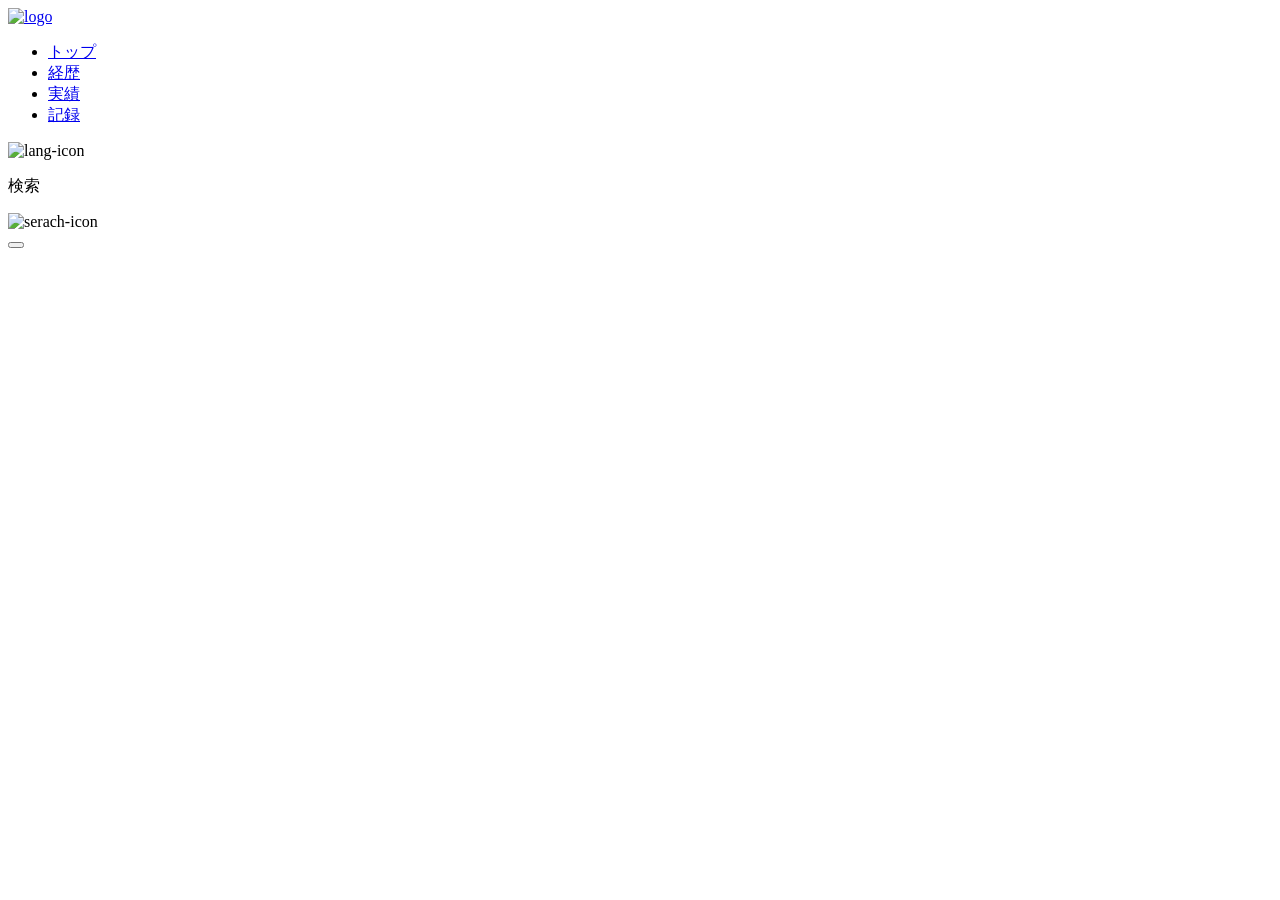
==== index.html @ d8cae06f "最初の基盤を構築" ====
<!DOCTYPE html>
<html lang="ja">

<body>

    <head>
        <meta charset="UTF-8">
        <meta name="viewport" content="width=device-width, initial-scale=1.0">
        <title>WEB開発記録 by RedFox-base</title>
        <link rel="stylesheet" href="css/style.css">
    </head>

    <header>

        <div class="header">
            <div class="header-inner">
                <a href="index.html" class="header-logo">
                    <img scr="assets/images/logo.png" alt="logo">
                </a>
            </div>
            <nav class="nav" id="nav-js">
                <ul class="nav-list">
                    <li class="nav-list-item"><a href="index.html">トップ</a></li>
                    <li class="nav-list-item"><a href="resume.html">経歴</a></li>
                    <li class="nav-list-item"><a href="portfolio".html">実績</a></li>
                    <li class="nav-list-item"><a href="history.html">記録</a></li>
                </ul>
            </nav>
            <div class="lang-change">
                <img src="assets/images/lang-icon.png" alt="lang-icon"
            </div>
            <div id="header-serach-bar">
                <p>検索</p>
                <img scr="assets/images/serach-icon.pmg" alt="serach-icon">
            </div>
            <button class="ham" id="ham-js" aria-label="メニュー">
                
            </button>
        </div>

    </header>


    <main>
        <section id="main-content">

        </section>
    </main>

    <footer>

    </footer>

</body>

<script>

</script>

</html>
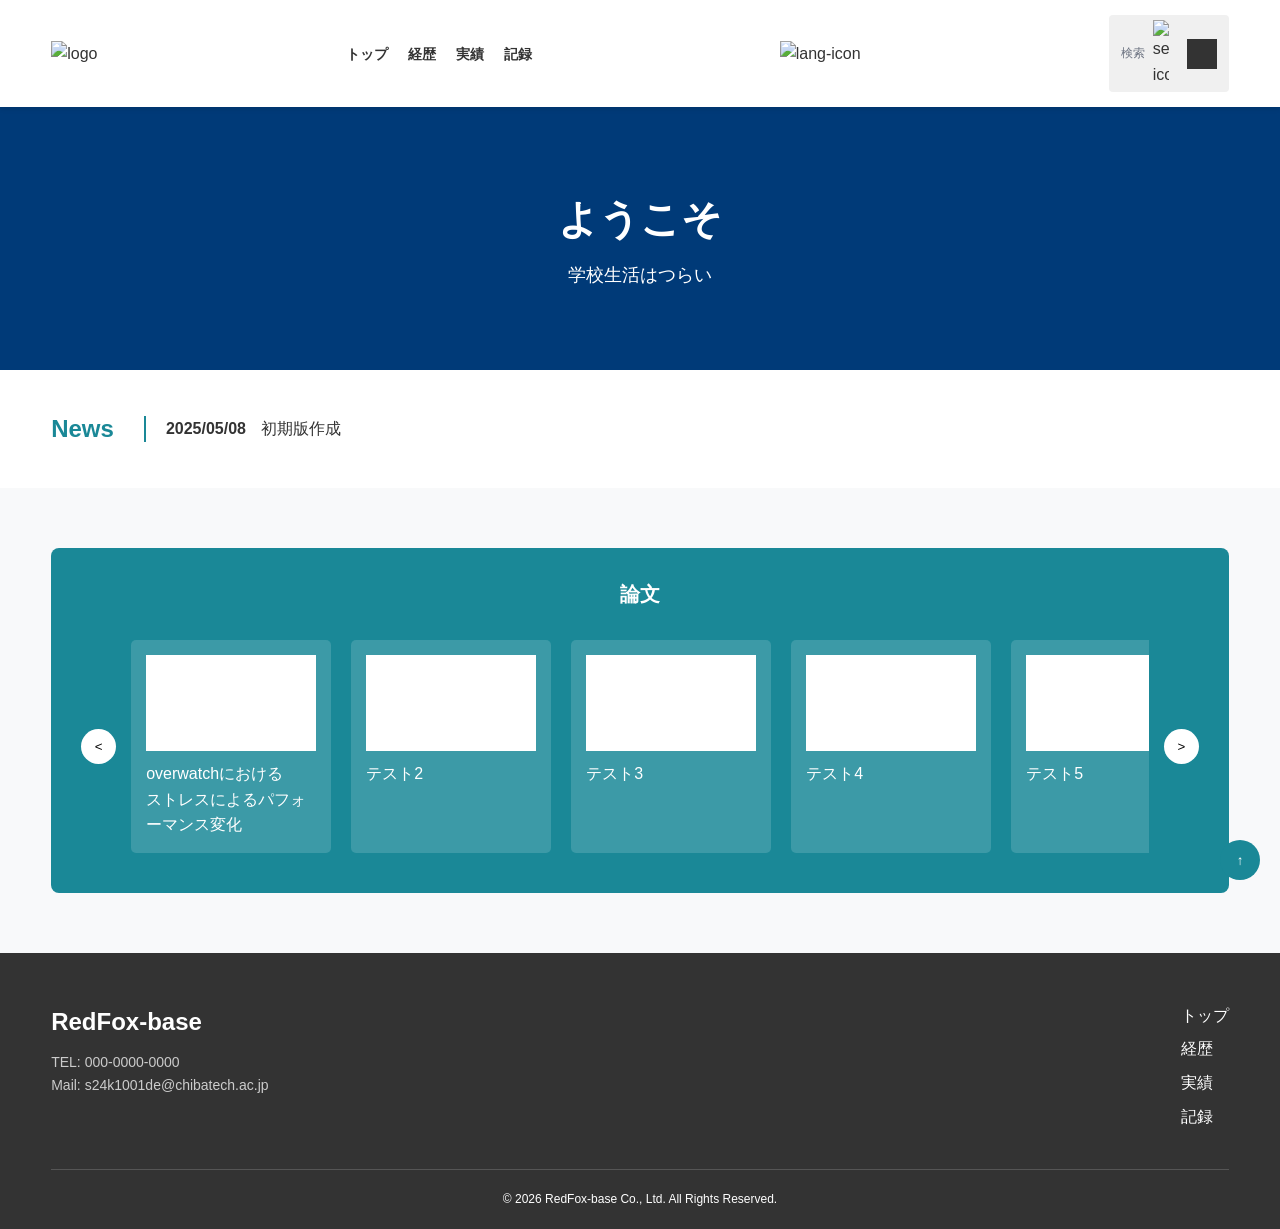
==== commit 53a12d49: "ヘッダー制作" ====
--- a/index.html
+++ b/index.html
@@ -12,7 +12,7 @@
 
     <header>
 
-        <div class="header">
+        <div class="c-header">
             <div class="header-inner">
                 <a href="index.html" class="header-logo">
                     <img scr="assets/images/logo.png" alt="logo">
@@ -27,34 +27,100 @@
                 </ul>
             </nav>
             <div class="lang-change">
-                <img src="assets/images/lang-icon.png" alt="lang-icon"
+                <img src="assets/images/lang-icon.png" alt="lang-icon">
             </div>
-            <div id="header-serach-bar">
+            <div class="header-serach-bar">
                 <p>検索</p>
                 <img scr="assets/images/serach-icon.pmg" alt="serach-icon">
+            <button class="ham" id="ham-js" aria-label="メニュー"></button>
             </div>
-            <button class="ham" id="ham-js" aria-label="メニュー">
-                
-            </button>
         </div>
 
     </header>
 
 
     <main>
-        <section id="main-content">
+        
+        <section class="main-content">
+            <div class="hero">
+                <div class="l-container">
+                    <div class="hero-wrapper">
+                        <h1 class="hero-title">ようこそ</h1>
+                        <p class="hero-text">学校生活はつらい</p>
+                    </div>
+                </div>
+            </div>
+        </section>
 
+        <section class="top-news">
+            <div class="c-top-news">
+                <div class="c-top-news-text">
+                    <h3 class="top-news-text">News</h3>
+                </div>
+                <div class="l-top-news">
+                    <dl class="news-list">
+                    <a href="history/index.html" class="a-news-list">
+                        <dt>2025/05/08</dt>
+                        <dd>初期版作成</dd>
+                    </a></dl>
+                </div>
+            </div>
+        </section>
+
+        <section class="l-thesis">
+            <div class="c-scroller">
+                <h3 class="c-scroller__title">論文</h3>
+                <div class="c-scroller__track-wrap">
+                    <button class="scroller_nav-btn" id="prev">&lt;</button>
+                    <div class="scroller_track" id="track">
+                        <a href="history/thesis/test-1.html" class="scroller__card">
+                            <div class="scroller_img"><img src="" alt=""></div>
+                            <p>overwatchにおける<br>ストレスによるパフォーマンス変化</p>
+                        </a>
+                        <a href="history/thesis/test-2.html" class="scroller__card">
+                            <div class="scroller_img"><img src="" alt=""></div>
+                            <p>テスト2</p>
+                        </a>
+                        <a href="history/thesis/test-3.html" class="scroller__card">
+                            <div class="scroller_img"><img src="" alt=""></div>
+                            <p>テスト3</p>
+                        </a>
+                        <a href="history/thesis/test-4.html" class="scroller__card">
+                            <div class="scroller_img"><img src="" alt=""></div>
+                            <p>テスト4</p>
+                        </a>
+                        <a href="history/thesis/test-5.html" class="scroller__card">
+                            <div class="scroller_img"><img src="" alt=""></div>
+                            <p>テスト5</p>
+                        </a>
+                    </div>
+                    <button class="scroller_nav-btn" id="next">&gt;</button>
+                </div>
+            </div>
         </section>
     </main>
 
-    <footer>
+    <footer class="footer">
+        <div class="footer_inner">
+            <div class="footer_info">
+                <div class="fotter_logo-text">RedFox-base</div>
+                <p class="fotter_address">TEL: 000-0000-0000<br>Mail: s24k1001de@chibatech.ac.jp</p>
+            </div>
+            <div class="footer_nav">
+                <ul class="footer_nav-list">
+                    <li class="footer_nav-list-item"><a href="index.html">トップ</a></li>
+                    <li class="footer_nav-list-item"><a href="resume.html">経歴</a></li>
+                    <li class="footer_nav-list-item"><a href="portfolio".html">実績</a></li>
+                    <li class="footer_nav-list-item"><a href="history.html">記録</a></li>
+                </ul>
+            </div>
+        </div>
+        <div class="footer_copyright">&copy; 2026 RedFox-base Co., Ltd. All Rights Reserved.</div>
+    </footer>
+    <button class="back-to-top" id="back-to-top-js" aria-label="トップに戻る">↑</button>
 
-    </footer>
+    <script src="js/main.js" defer></script>
 
 </body>
 
-<script>
-
-</script>
-
 </html>
--- a/css/style.css
+++ b/css/style.css
@@ -0,0 +1,291 @@
+/* =========================================
+   1. デザイン変数（元のCSSから継承）
+   ========================================= */
+:root {
+  --color-primary: #1a8897;
+  --color-secondary: #003a78;
+  --color-text-main: #333333;
+  --color-text-muted: #6b7280;
+  --color-bg-main: #f8f9fa;
+  --color-border: #e9ecef;
+  --font-family-base: "Helvetica Neue", Arial, "Hiragino Kaku Gothic ProN", "Meiryo", sans-serif;
+}
+
+/* =========================================
+   2. 基本設定
+   ========================================= */
+*, *::before, *::after {
+  box-sizing: border-box;
+  margin: 0;
+  padding: 0;
+}
+
+body {
+  font-family: var(--font-family-base);
+  color: var(--color-text-main);
+  background-color: var(--color-bg-main);
+  line-height: 1.6;
+}
+
+a {
+  text-decoration: none;
+  color: inherit;
+}
+
+ul {
+  list-style: none;
+}
+
+/* =========================================
+   3. ヘッダー（header）
+   ========================================= */
+/* HTML: <div class="c-header"> (ここだけ c- がついていました) */
+.c-header {
+  background-color: #fff;
+  display: flex;
+  align-items: center;
+  justify-content: space-between;
+  padding: 15px 4%;
+  position: sticky;
+  top: 0;
+  z-index: 1000;
+  box-shadow: 0 2px 5px rgba(0,0,0,0.1);
+}
+
+.header-inner {
+  display: flex;
+  align-items: center;
+}
+
+.header-logo img {
+  height: 40px;
+}
+
+/* ナビゲーション */
+.nav-list {
+  display: flex;
+  gap: 20px;
+}
+
+.nav-list-item a {
+  font-weight: bold;
+  font-size: 14px;
+}
+
+.nav-list-item a:hover {
+  color: var(--color-primary);
+}
+
+/* 検索バー・言語切り替え */
+.lang-change img {
+  width: 24px;
+  cursor: pointer;
+}
+
+.header-serach-bar {
+  display: flex;
+  align-items: center;
+  gap: 8px;
+  background: #f0f0f0;
+  padding: 5px 12px;
+  border-radius: 4px;
+}
+
+.header-serach-bar p {
+  font-size: 12px;
+  color: var(--color-text-muted);
+}
+
+.header-serach-bar img {
+  width: 16px;
+}
+
+/* ハンバーガーボタン */
+.ham {
+  width: 30px;
+  height: 30px;
+  background: #333;
+  border: none;
+  cursor: pointer;
+  margin-left: 10px;
+}
+
+/* =========================================
+   4. メインコンテンツ（main）
+   ========================================= */
+.main-content {
+  width: 100%;
+}
+
+.hero {
+  background-color: var(--color-secondary);
+  color: #fff;
+  padding: 80px 0;
+  text-align: center;
+}
+
+.hero-title {
+  font-size: 40px;
+  margin-bottom: 10px;
+}
+
+.hero-text {
+  font-size: 18px;
+}
+
+/* =========================================
+   5. ニュース（top-news）
+   ========================================= */
+.top-news {
+  padding: 40px 4%;
+  background: #fff;
+}
+
+.c-top-news {
+  display: flex;
+  align-items: center;
+  gap: 30px;
+}
+
+.top-news-text {
+  font-size: 24px;
+  color: var(--color-primary);
+}
+
+.news-list {
+  border-left: 2px solid var(--color-primary);
+  padding-left: 20px;
+}
+
+.a-news-list {
+  display: flex;
+  gap: 15px;
+}
+
+.a-news-list dt {
+  font-weight: bold;
+}
+
+/* =========================================
+   6. 論文スライダー（l-thesis）
+   ========================================= */
+.l-thesis {
+  padding: 60px 4%;
+}
+
+.c-scroller {
+  background: var(--color-primary);
+  padding: 30px;
+  border-radius: 8px;
+  color: #fff;
+}
+
+.c-scroller__title {
+  font-size: 20px;
+  margin-bottom: 20px;
+  text-align: center;
+}
+
+.c-scroller__track-wrap {
+  display: flex;
+  align-items: center;
+  gap: 15px;
+}
+
+.scroller_track {
+  display: flex;
+  gap: 20px;
+  overflow-x: auto;
+  flex: 1;
+  padding: 10px 0;
+}
+
+.scroller_track::-webkit-scrollbar {
+  display: none;
+}
+
+.scroller__card {
+  flex: 0 0 200px;
+  background: rgba(255, 255, 255, 0.15);
+  padding: 15px;
+  border-radius: 5px;
+  transition: 0.3s;
+  color: #fff;
+}
+
+.scroller__card:hover {
+  background: rgba(255, 255, 255, 0.3);
+}
+
+.scroller_img {
+  width: 100%;
+  aspect-ratio: 16/9;
+  background-color: #fff;
+  margin-bottom: 10px;
+}
+
+.scroller_nav-btn {
+  background: #fff;
+  border: none;
+  width: 35px;
+  height: 35px;
+  border-radius: 50%;
+  cursor: pointer;
+}
+
+/* =========================================
+   7. フッター（footer）
+   ========================================= */
+.footer {
+  background: #333;
+  color: #fff;
+  padding: 50px 4% 20px;
+}
+
+.footer_inner {
+  display: flex;
+  justify-content: space-between;
+  margin-bottom: 40px;
+}
+
+.fotter_logo-text {
+  font-size: 24px;
+  font-weight: bold;
+  margin-bottom: 10px;
+}
+
+.fotter_address {
+  font-size: 14px;
+  color: #ccc;
+}
+
+.footer_nav-list {
+  display: flex;
+  flex-direction: column;
+  gap: 8px;
+}
+
+.footer_nav-list-item a:hover {
+  text-decoration: underline;
+}
+
+.footer_copyright {
+  text-align: center;
+  font-size: 12px;
+  border-top: 1px solid #555;
+  padding-top: 20px;
+}
+
+/* トップに戻るボタン */
+.back-to-top {
+  position: fixed;
+  right: 20px;
+  bottom: 20px;
+  width: 40px;
+  height: 40px;
+  border-radius: 50%;
+  border: none;
+  background: var(--color-primary);
+  color: #fff;
+  cursor: pointer;
+}
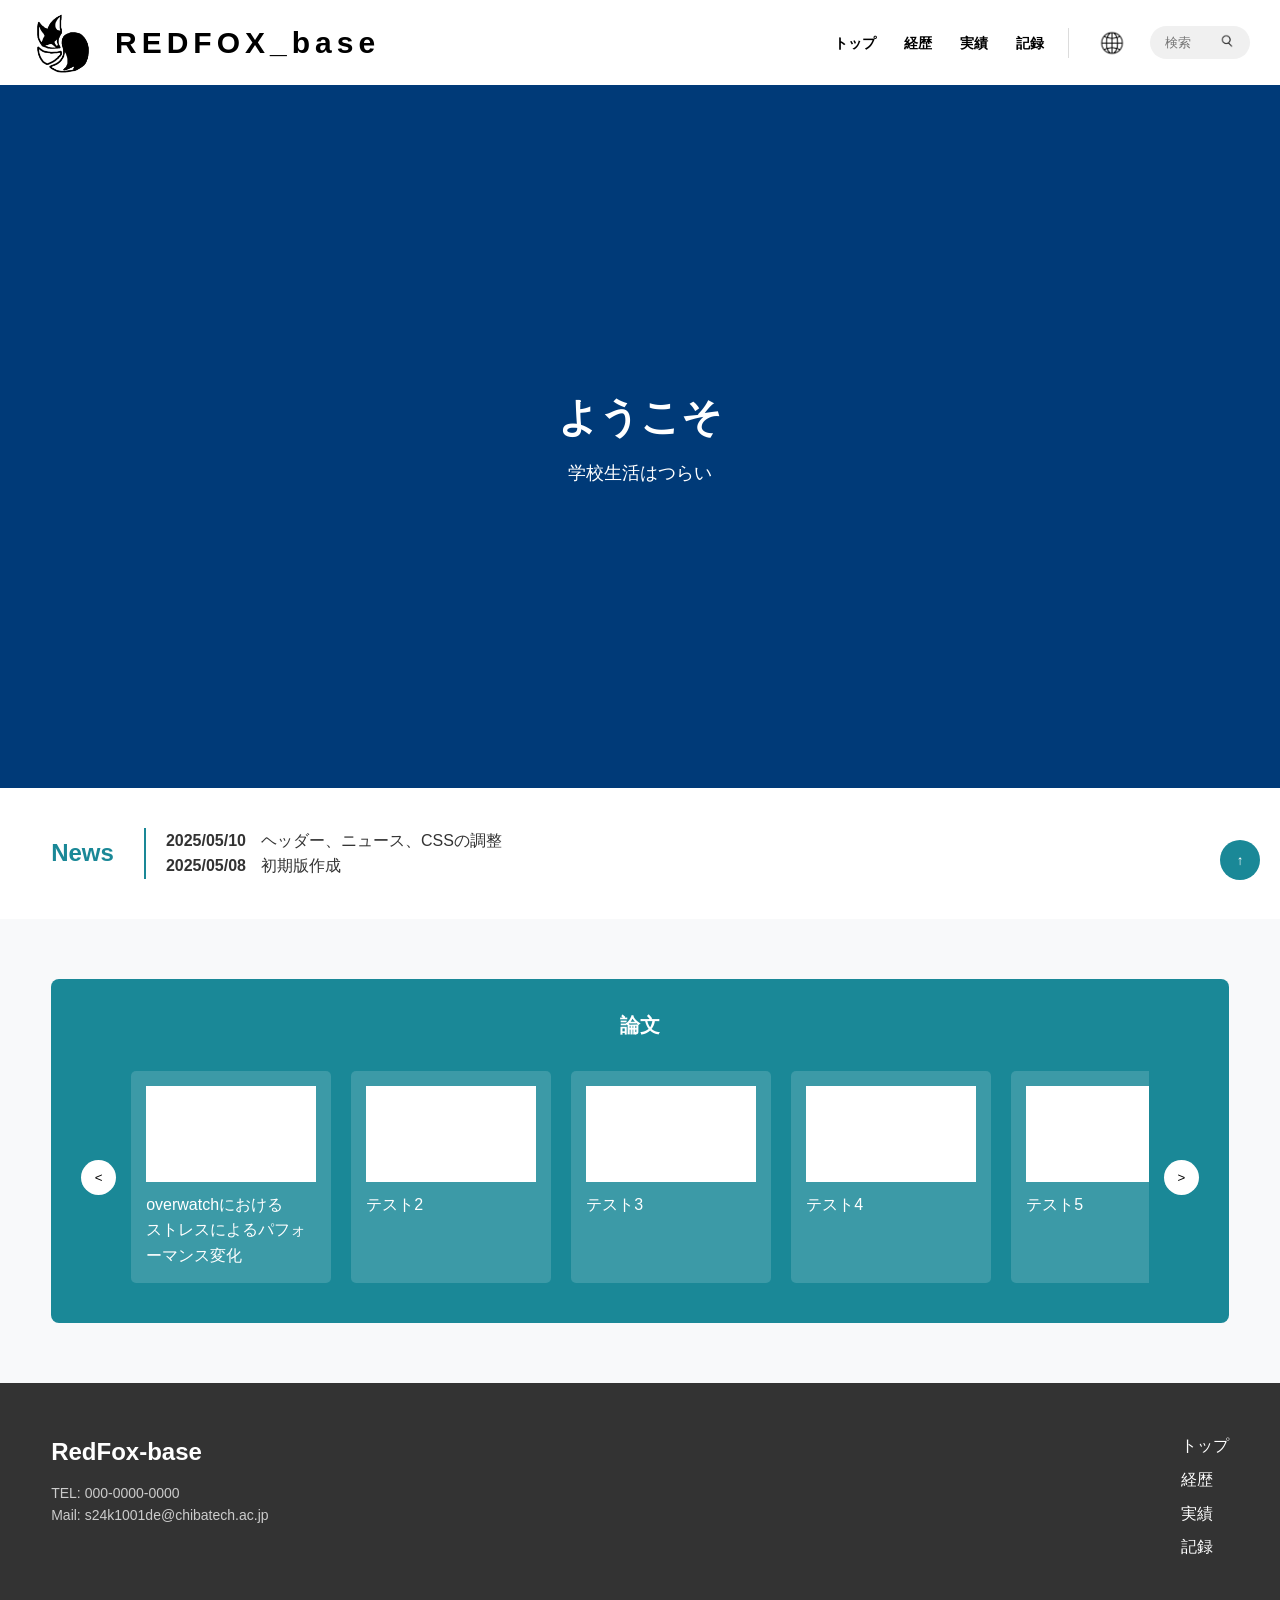
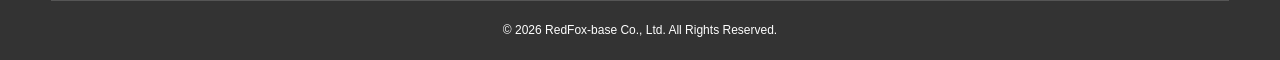
==== commit d65c6a42: "完了" ====
--- a/index.html
+++ b/index.html
@@ -10,29 +10,43 @@
         <link rel="stylesheet" href="css/style.css">
     </head>
 
-    <header>
+    <header class="header">
 
-        <div class="c-header">
-            <div class="header-inner">
+        <div class="header-inner">
+            <div class="header-left">
                 <a href="index.html" class="header-logo">
-                    <img scr="assets/images/logo.png" alt="logo">
+                    <img src="assets/images/logo.png" alt="logo">
                 </a>
+                <div class="header-title">
+                    <a href="index.html" alt="title">
+                        <p class="header-title-text">REDFOX_base</p>
+                    </a>
+                </div>
             </div>
-            <nav class="nav" id="nav-js">
-                <ul class="nav-list">
-                    <li class="nav-list-item"><a href="index.html">トップ</a></li>
-                    <li class="nav-list-item"><a href="resume.html">経歴</a></li>
-                    <li class="nav-list-item"><a href="portfolio".html">実績</a></li>
-                    <li class="nav-list-item"><a href="history.html">記録</a></li>
-                </ul>
-            </nav>
-            <div class="lang-change">
-                <img src="assets/images/lang-icon.png" alt="lang-icon">
-            </div>
-            <div class="header-serach-bar">
-                <p>検索</p>
-                <img scr="assets/images/serach-icon.pmg" alt="serach-icon">
-            <button class="ham" id="ham-js" aria-label="メニュー"></button>
+
+            <div class="header-right">
+                <nav class="nav" id="nav-js">
+                    <ul class="nav-list">
+                        <li class="nav-list-item"><a href="index.html">トップ</a></li>
+                        <li class="nav-list-item"><a href="resume/index.html">経歴</a></li>
+                        <li class="nav-list-item"><a href="portfolio/index.html">実績</a></li>
+                        <li class="nav-list-item"><a href="history/index.html">記録</a></li>
+                    </ul>
+                </nav>
+
+                <div class="lang-change">
+                    <a href="en/index.html">
+                        <img src="assets/images/lang-icon.png" alt="lang-icon">
+                    </a>
+                </div>
+
+                <form action="#" method="get" class="header-serach-bar" id="search-bar">
+                    <input type="text" name="q" placeholder="検索" aria-label="検索">
+                    <button type="submit" style="background: none; border: none; padding: 0; cursor: pointer;">
+                        <img src="assets/images/search-icon.png" alt="search-icon" id="search-icon">
+                    </button>
+                </form>
+                
             </div>
         </div>
 
@@ -40,8 +54,8 @@
 
 
     <main>
-        
-        <section class="main-content">
+
+        <section class="main-content" id="hero-section">
             <div class="hero">
                 <div class="l-container">
                     <div class="hero-wrapper">
@@ -59,10 +73,15 @@
                 </div>
                 <div class="l-top-news">
                     <dl class="news-list">
-                    <a href="history/index.html" class="a-news-list">
-                        <dt>2025/05/08</dt>
-                        <dd>初期版作成</dd>
-                    </a></dl>
+                        <a href="history/news-2026/0510.html" class="a-news-list">
+                            <dt>2025/05/10</dt>
+                            <dd>ヘッダー、ニュース、CSSの調整</dd>
+                        </a>
+                        <a href="history/news-2026/0508.html" class="a-news-list">
+                            <dt>2025/05/08</dt>
+                            <dd>初期版作成</dd>
+                        </a>
+                    </dl>
                 </div>
             </div>
         </section>
@@ -108,10 +127,10 @@
             </div>
             <div class="footer_nav">
                 <ul class="footer_nav-list">
-                    <li class="footer_nav-list-item"><a href="index.html">トップ</a></li>
-                    <li class="footer_nav-list-item"><a href="resume.html">経歴</a></li>
-                    <li class="footer_nav-list-item"><a href="portfolio".html">実績</a></li>
-                    <li class="footer_nav-list-item"><a href="history.html">記録</a></li>
+                    <li class="footer-nav-list-item"><a href="index.html">トップ</a></li>
+                    <li class="footer-nav-list-item"><a href="resume/index.html">経歴</a></li>
+                    <li class="footer-nav-list-item"><a href="portfolio/index.html" .html">実績</a></li>
+                    <li class="footer-nav-list-item"><a href="history/index.html">記録</a></li>
                 </ul>
             </div>
         </div>
@@ -123,4 +142,4 @@
 
 </body>
 
-</html>
+</html>
--- a/css/style.css
+++ b/css/style.css
@@ -1,5 +1,5 @@
 /* =========================================
-   1. デザイン変数（元のCSSから継承）
+   1. デザイン変数
    ========================================= */
 :root {
   --color-primary: #1a8897;
@@ -37,82 +37,156 @@
 }
 
 /* =========================================
-   3. ヘッダー（header）
-   ========================================= */
-/* HTML: <div class="c-header"> (ここだけ c- がついていました) */
-.c-header {
-  background-color: #fff;
-  display: flex;
-  align-items: center;
-  justify-content: space-between;
-  padding: 15px 4%;
-  position: sticky;
+   3. ヘッダー（header）修正
+   ========================================= */
+
+.header {
+  position: fixed;
   top: 0;
+  left: 0;
+  width: 100%;
   z-index: 1000;
-  box-shadow: 0 2px 5px rgba(0,0,0,0.1);
+  
+  background-color: white;
 }
 
 .header-inner {
   display: flex;
   align-items: center;
+  justify-content: space-between; 
+  padding: 10px 30px; 
+  max-width: none;
+}
+
+/* --- 左側：ロゴエリア --- */
+.header-left {
+  display: flex;
+  align-items: center;
+  gap: 20px;
 }
 
 .header-logo img {
-  height: 40px;
-}
-
-/* ナビゲーション */
+  display: block;
+  width: 65px;  
+  height: 65px;
+  object-fit: contain;
+}
+
+.header-title-text {
+  font-weight: bold;
+  font-size: 30px;
+  color: black;
+  letter-spacing: 5px;
+  text-align: center;
+}
+
+/* --- 右側：ナビ・言語・検索エリア --- */
+.header-right {
+  display: flex;
+  align-items: center;
+}
+
+.nav {
+  display: flex;
+  align-items: center;
+}
+
+/* ナビゲーションの文字 */
 .nav-list {
   display: flex;
-  gap: 20px;
+  gap: 28px;
 }
 
 .nav-list-item a {
+  font-family: sans-serif;
   font-weight: bold;
   font-size: 14px;
-}
-
-.nav-list-item a:hover {
-  color: var(--color-primary);
-}
-
-/* 検索バー・言語切り替え */
+  color: black;
+}
+
+.lang-change {
+    position: relative; 
+    display: flex;
+    align-items: center;
+}
+
+.lang-change::before {
+    content: "";
+    display: block;
+    background: #DCDCDC;
+    width: 0.9px;
+    height: 30px;     
+    position: absolute;
+    left: 24px;
+    top: 50%;
+    transform: translateY(-50%); 
+}
+
+/* 言語アイコン */
 .lang-change img {
-  width: 24px;
+  width: 36px;
+  height: auto;
+  display: block;
+  margin-right: 20px;
+  margin-left: 50px;
+}
+
+/* 検索バー（色は固定） */
+.header-serach-bar {
+  display: flex;
+  justify-content: space-between;
+  gap: 7px;
+  background: #f0f0f0; 
+  padding: 7px 15px;
+  border-radius: 20px;
+  width: 100px;
+
+  transition: width 0.3s ease; /* 0.4秒かけて変化 */
+  overflow: hidden; /* はみ出た中身を隠す */
   cursor: pointer;
 }
 
-.header-serach-bar {
-  display: flex;
-  align-items: center;
-  gap: 8px;
-  background: #f0f0f0;
-  padding: 5px 12px;
-  border-radius: 4px;
+.header-serach-bar.is-open {
+  width: 200px; /* 指定の300pxまで広げる */
+}
+
+.header-serach-bar input {
+  width: 100%;
+  background: none;   /* 背景を消す */
+  border: none;       /* 枠線を消す */
+  outline: none;      /* クリックした時の青い枠線も消す */
+  font-size: 13px;
+  color: var(--color-text-muted);
+  padding: 0;         /* 余計な余白を消す */
+  margin: 0;
 }
 
 .header-serach-bar p {
-  font-size: 12px;
+  text-align: left;
+  font-size: 13px;
   color: var(--color-text-muted);
+  font-weight: bold;
 }
 
 .header-serach-bar img {
   width: 16px;
-}
-
-/* ハンバーガーボタン */
+  height: auto;
+}
+
 .ham {
-  width: 30px;
-  height: 30px;
-  background: #333;
-  border: none;
-  cursor: pointer;
-  margin-left: 10px;
+  display: none;
 }
 
 /* =========================================
    4. メインコンテンツ（main）
    ========================================= */
+
+main {
+  padding-top: 85px;
+  margin: 0 auto;
+  min-height: 80vh;
+}
+
 .main-content {
   width: 100%;
 }
@@ -120,7 +194,7 @@
 .hero {
   background-color: var(--color-secondary);
   color: #fff;
-  padding: 80px 0;
+  padding: 300px 0;
   text-align: center;
 }
 
@@ -164,6 +238,43 @@
 
 .a-news-list dt {
   font-weight: bold;
+}
+
+/* =========================================
+   5. ニュース（news）修正
+   ========================================= */
+.news {
+  padding: 40px 20px;
+  text-align: center; /* タイトルなどを中央へ */
+}
+
+.news-head {
+  margin-bottom: 30px;
+  border-bottom: 2px solid var(--color-primary);
+  display: inline-block; /* 下線を文字幅に合わせる */
+  padding-bottom: 10px;
+}
+
+.news-title {
+  font-size: 28px;
+  color: var(--color-text-main);
+}
+
+.news-date {
+  color: var(--color-text-muted);
+  font-size: 14px;
+}
+
+.news-detail {
+  margin-top: 20px;
+  text-align: left; /* 本文は読みやすいように左寄せ（または中央） */
+  max-width: 600px;
+  margin-left: auto;
+  margin-right: auto;
+  background: white;
+  padding: 30px;
+  border-radius: 8px;
+  box-shadow: 0 2px 10px rgba(0,0,0,0.05);
 }
 
 /* =========================================
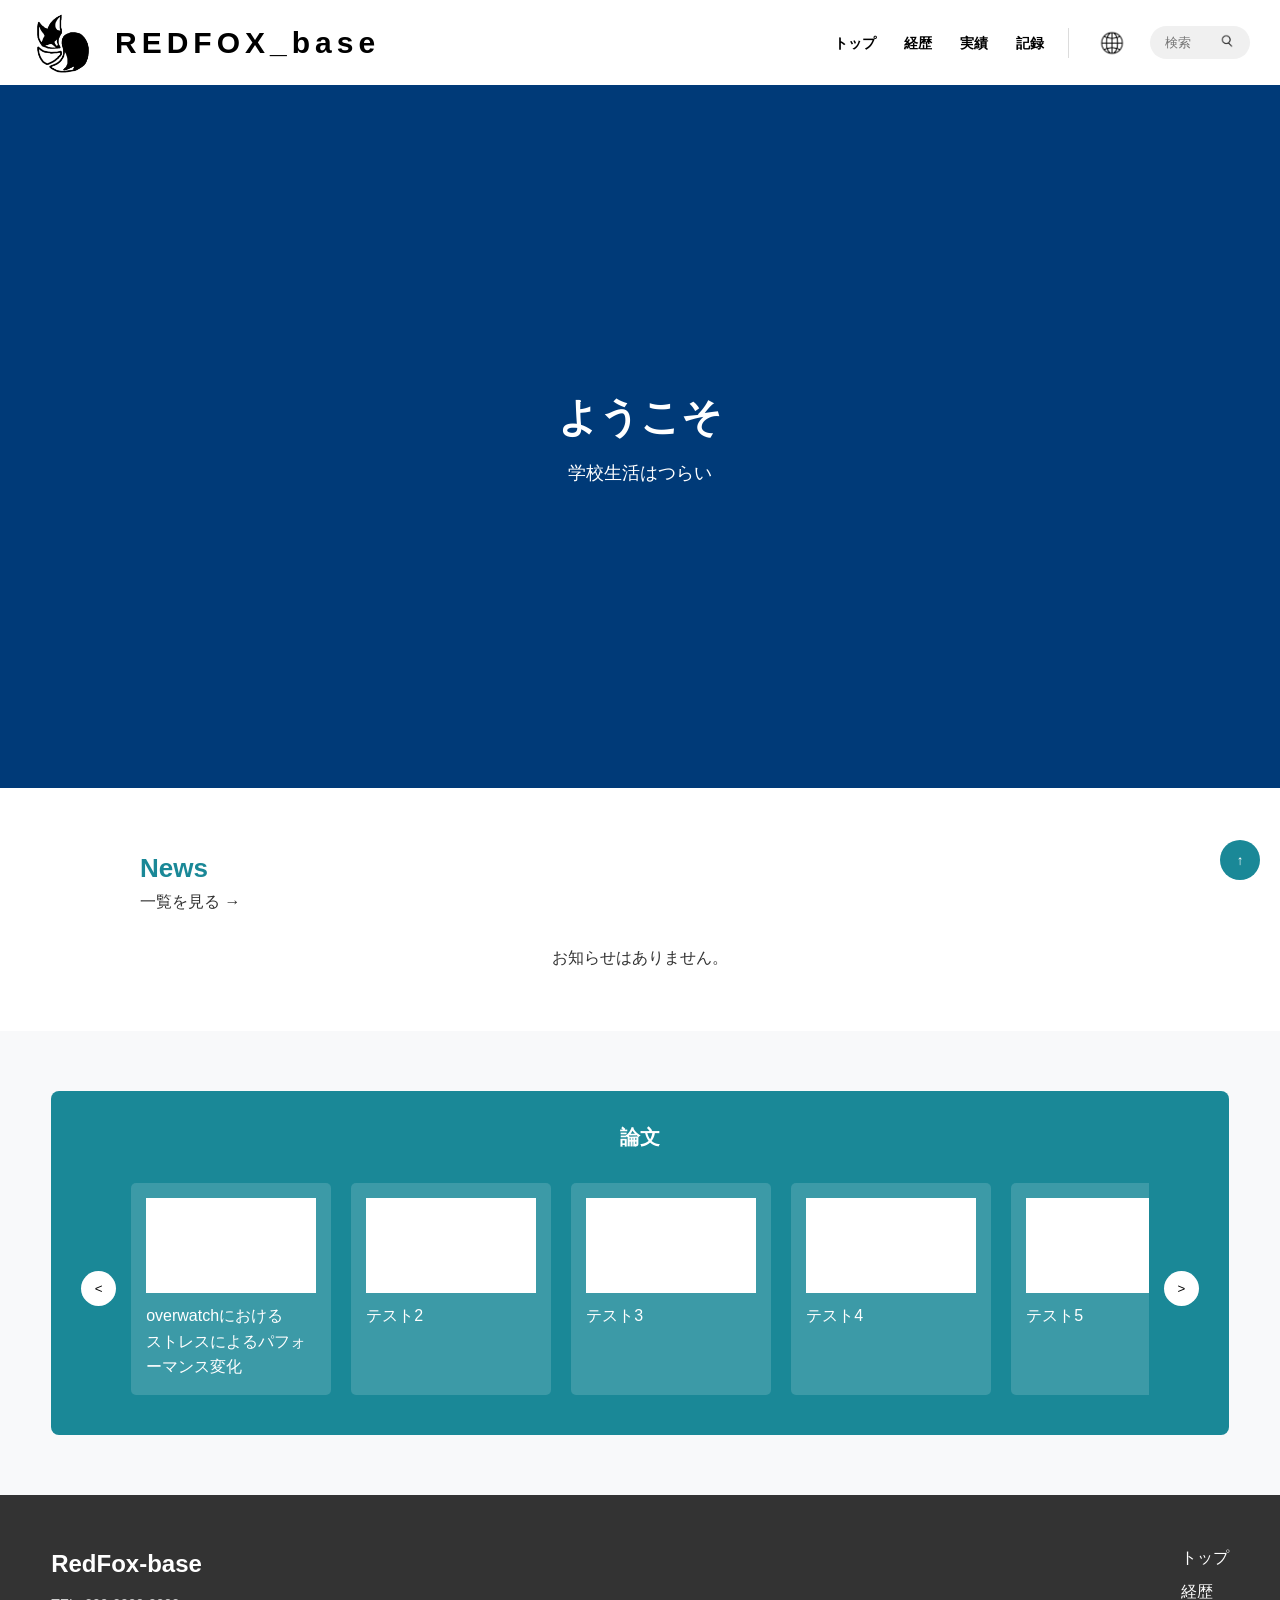
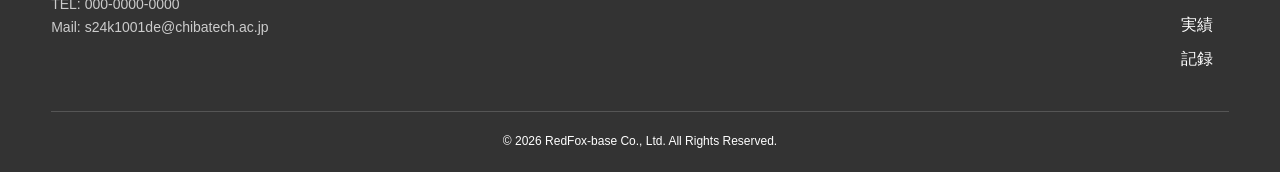
==== commit e16209d6: "ニュース欄" ====
--- a/index.html
+++ b/index.html
@@ -41,12 +41,12 @@
                 </div>
 
                 <form action="#" method="get" class="header-serach-bar" id="search-bar">
-                    <input type="text" name="q" placeholder="検索" aria-label="検索">
+                    <input type="text" name="q" placeholder="検索" aria-label="検索" id="search-input">
                     <button type="submit" style="background: none; border: none; padding: 0; cursor: pointer;">
                         <img src="assets/images/search-icon.png" alt="search-icon" id="search-icon">
                     </button>
                 </form>
-                
+
             </div>
         </div>
 
@@ -67,22 +67,12 @@
         </section>
 
         <section class="top-news">
-            <div class="c-top-news">
-                <div class="c-top-news-text">
-                    <h3 class="top-news-text">News</h3>
+            <div class="l-container">
+                <div class="top-news-header">
+                    <h3 class="top-news-title">News</h3>
+                    <a href="history/index.html" class="news-more">一覧を見る →</a>
                 </div>
-                <div class="l-top-news">
-                    <dl class="news-list">
-                        <a href="history/news-2026/0510.html" class="a-news-list">
-                            <dt>2025/05/10</dt>
-                            <dd>ヘッダー、ニュース、CSSの調整</dd>
-                        </a>
-                        <a href="history/news-2026/0508.html" class="a-news-list">
-                            <dt>2025/05/08</dt>
-                            <dd>初期版作成</dd>
-                        </a>
-                    </dl>
-                </div>
+                <div id="news-container" class="news-cards"></div>
             </div>
         </section>
 
--- a/css/style.css
+++ b/css/style.css
@@ -14,7 +14,9 @@
 /* =========================================
    2. 基本設定
    ========================================= */
-*, *::before, *::after {
+*,
+*::before,
+*::after {
   box-sizing: border-box;
   margin: 0;
   padding: 0;
@@ -46,15 +48,15 @@
   left: 0;
   width: 100%;
   z-index: 1000;
-  
+
   background-color: white;
 }
 
 .header-inner {
   display: flex;
   align-items: center;
-  justify-content: space-between; 
-  padding: 10px 30px; 
+  justify-content: space-between;
+  padding: 10px 30px;
   max-width: none;
 }
 
@@ -67,7 +69,7 @@
 
 .header-logo img {
   display: block;
-  width: 65px;  
+  width: 65px;
   height: 65px;
   object-fit: contain;
 }
@@ -105,21 +107,21 @@
 }
 
 .lang-change {
-    position: relative; 
-    display: flex;
-    align-items: center;
+  position: relative;
+  display: flex;
+  align-items: center;
 }
 
 .lang-change::before {
-    content: "";
-    display: block;
-    background: #DCDCDC;
-    width: 0.9px;
-    height: 30px;     
-    position: absolute;
-    left: 24px;
-    top: 50%;
-    transform: translateY(-50%); 
+  content: "";
+  display: block;
+  background: #DCDCDC;
+  width: 0.9px;
+  height: 30px;
+  position: absolute;
+  left: 24px;
+  top: 50%;
+  transform: translateY(-50%);
 }
 
 /* 言語アイコン */
@@ -136,28 +138,35 @@
   display: flex;
   justify-content: space-between;
   gap: 7px;
-  background: #f0f0f0; 
+  background: #f0f0f0;
   padding: 7px 15px;
   border-radius: 20px;
   width: 100px;
 
-  transition: width 0.3s ease; /* 0.4秒かけて変化 */
-  overflow: hidden; /* はみ出た中身を隠す */
+  transition: width 0.3s ease;
+  /* 0.4秒かけて変化 */
+  overflow: hidden;
+  /* はみ出た中身を隠す */
   cursor: pointer;
 }
 
 .header-serach-bar.is-open {
-  width: 200px; /* 指定の300pxまで広げる */
+  width: 200px;
+  /* 指定の300pxまで広げる */
 }
 
 .header-serach-bar input {
   width: 100%;
-  background: none;   /* 背景を消す */
-  border: none;       /* 枠線を消す */
-  outline: none;      /* クリックした時の青い枠線も消す */
+  background: none;
+  /* 背景を消す */
+  border: none;
+  /* 枠線を消す */
+  outline: none;
+  /* クリックした時の青い枠線も消す */
   font-size: 13px;
   color: var(--color-text-muted);
-  padding: 0;         /* 余計な余白を消す */
+  padding: 0;
+  /* 余計な余白を消す */
   margin: 0;
 }
 
@@ -210,72 +219,61 @@
 /* =========================================
    5. ニュース（top-news）
    ========================================= */
+
 .top-news {
-  padding: 40px 4%;
+  padding: 60px 4%;
   background: #fff;
 }
 
-.c-top-news {
-  display: flex;
-  align-items: center;
-  gap: 30px;
-}
-
-.top-news-text {
-  font-size: 24px;
+.top-news-header {
+  max-width: 1000px;
+  margin: 0 auto 30px;
+}
+
+.top-news-title {
+  font-size: 26px;
   color: var(--color-primary);
-}
-
-.news-list {
-  border-left: 2px solid var(--color-primary);
-  padding-left: 20px;
-}
-
-.a-news-list {
-  display: flex;
-  gap: 15px;
-}
-
-.a-news-list dt {
-  font-weight: bold;
-}
-
-/* =========================================
-   5. ニュース（news）修正
-   ========================================= */
-.news {
-  padding: 40px 20px;
-  text-align: center; /* タイトルなどを中央へ */
-}
-
-.news-head {
-  margin-bottom: 30px;
-  border-bottom: 2px solid var(--color-primary);
-  display: inline-block; /* 下線を文字幅に合わせる */
-  padding-bottom: 10px;
-}
-
-.news-title {
-  font-size: 28px;
-  color: var(--color-text-main);
-}
-
-.news-date {
+  font-weight: bold;
+}
+
+.news-cards {
+  display: flex;
+  gap: 20px;
+  justify-content: center;
+  max-width: 1000px;
+  margin: 0 auto;
+}
+
+.news-card {
+  flex: 1;
+  background: #fff;
+  border: 1px solid var(--color-border);
+  border-radius: 12px;
+  padding: 24px;
+  transition: all 0.3s;
+  box-shadow: 0 4px 6px rgba(0,0,0,0.05);
+}
+
+.news-card:hover {
+  transform: translateY(-5px);
+  box-shadow: 0 10px 20px rgba(0,0,0,0.1);
+  border-color: var(--color-primary);
+}
+
+.news-card-date {
+  font-size: 13px;
   color: var(--color-text-muted);
-  font-size: 14px;
-}
-
-.news-detail {
-  margin-top: 20px;
-  text-align: left; /* 本文は読みやすいように左寄せ（または中央） */
-  max-width: 600px;
-  margin-left: auto;
-  margin-right: auto;
-  background: white;
-  padding: 30px;
-  border-radius: 8px;
-  box-shadow: 0 2px 10px rgba(0,0,0,0.05);
-}
+  font-weight: bold;
+  display: block;
+  margin-bottom: 10px;
+}
+
+.news-card-text {
+  font-size: 15px;
+  font-weight: 500;
+}
+
+
 
 /* =========================================
    6. 論文スライダー（l-thesis）
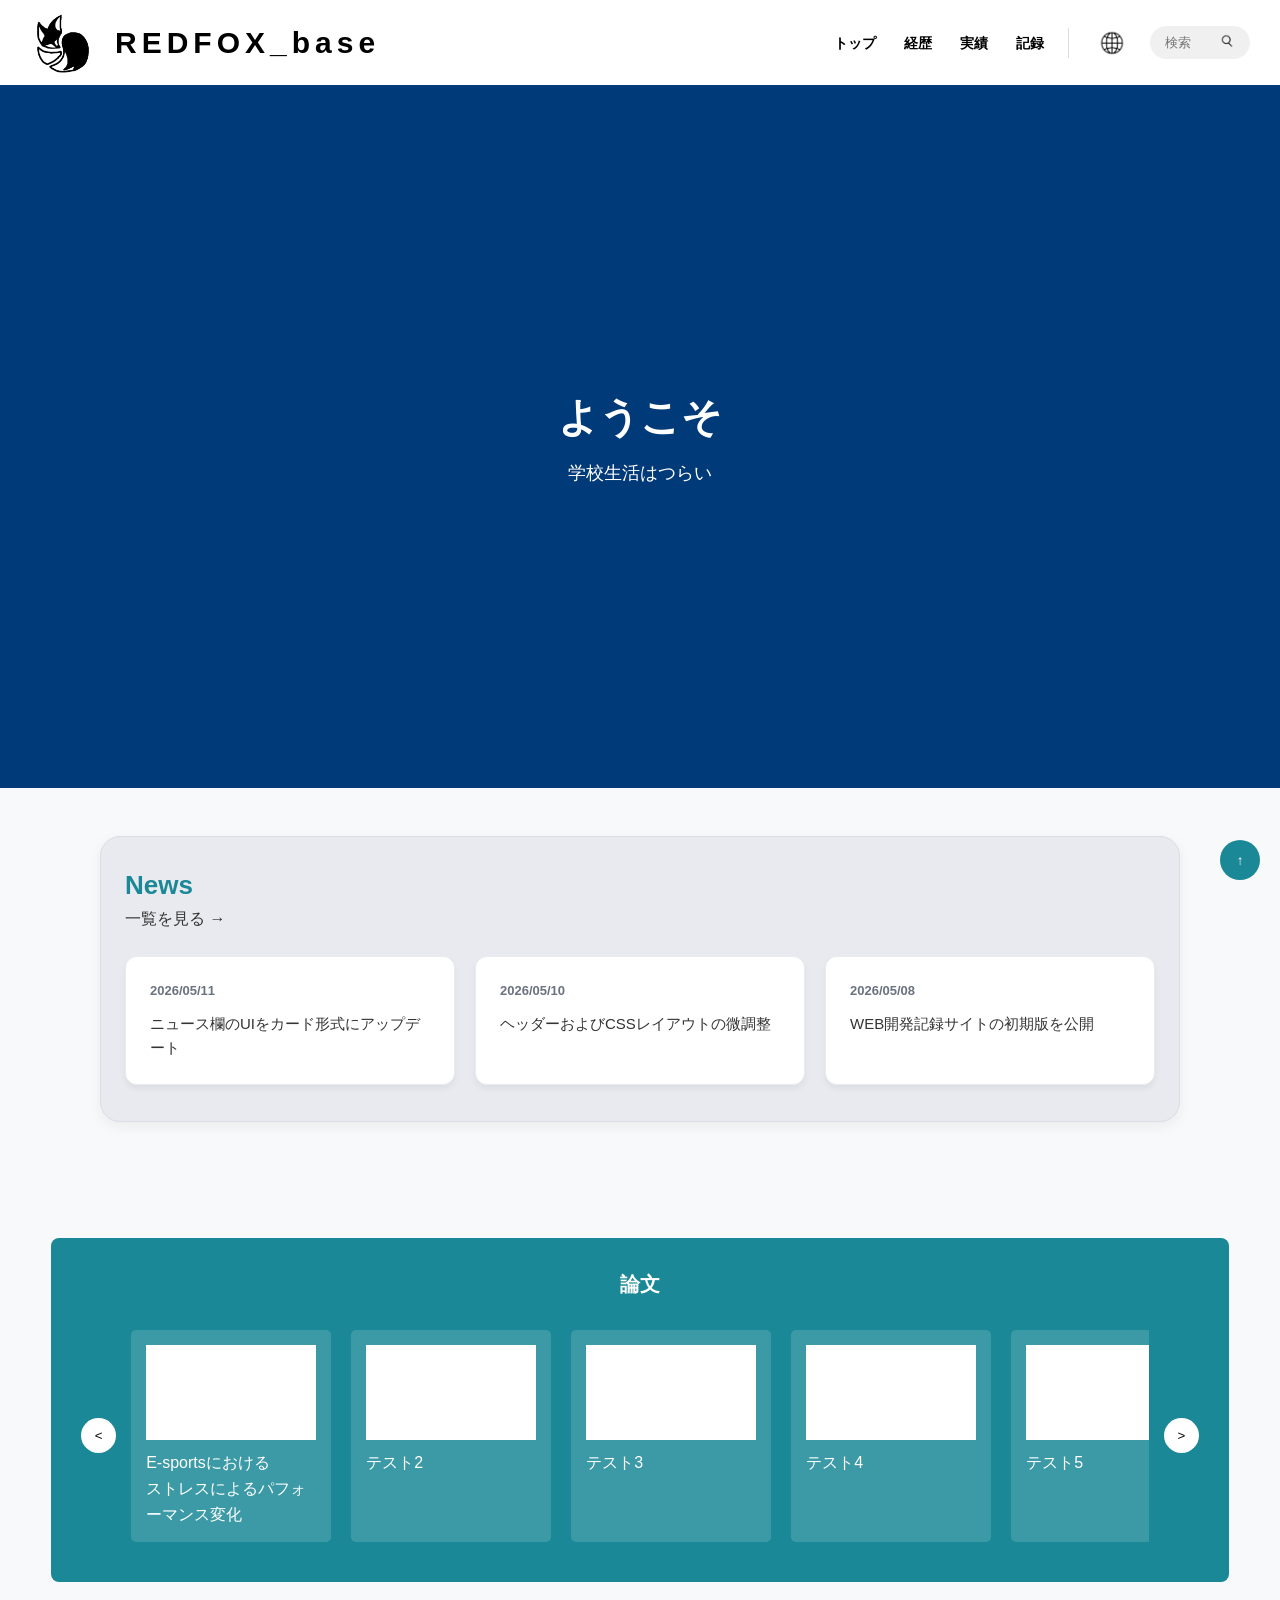
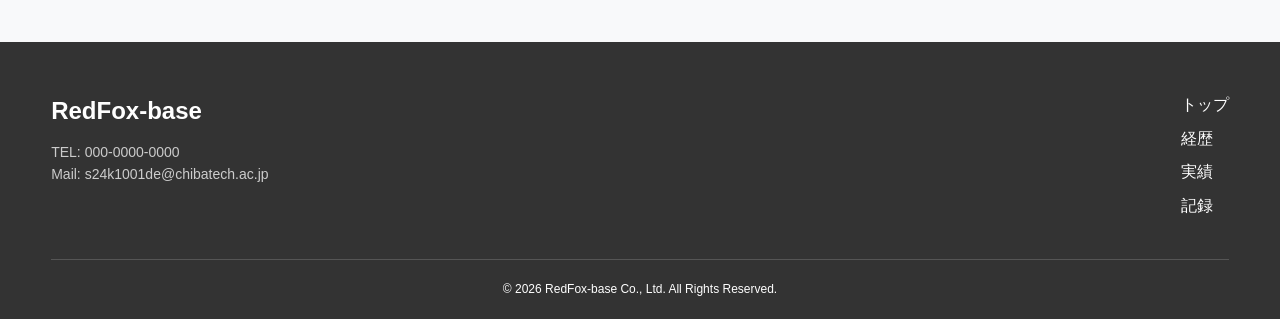
==== commit 0a3132e7: "ニュースカード追加" ====
--- a/index.html
+++ b/index.html
@@ -84,7 +84,7 @@
                     <div class="scroller_track" id="track">
                         <a href="history/thesis/test-1.html" class="scroller__card">
                             <div class="scroller_img"><img src="" alt=""></div>
-                            <p>overwatchにおける<br>ストレスによるパフォーマンス変化</p>
+                            <p>E-sportsにおける<br>ストレスによるパフォーマンス変化</p>
                         </a>
                         <a href="history/thesis/test-2.html" class="scroller__card">
                             <div class="scroller_img"><img src="" alt=""></div>
--- a/css/style.css
+++ b/css/style.css
@@ -22,7 +22,14 @@
   padding: 0;
 }
 
+html {
+  height: 100%;
+}
+
 body {
+  min-height: 100%;
+  display: flex;
+  flex-direction: column;
   font-family: var(--font-family-base);
   color: var(--color-text-main);
   background-color: var(--color-bg-main);
@@ -191,9 +198,10 @@
    ========================================= */
 
 main {
+  flex: 1 0 auto;
+  width: 100%;
   padding-top: 85px;
   margin: 0 auto;
-  min-height: 80vh;
 }
 
 .main-content {
@@ -221,13 +229,24 @@
    ========================================= */
 
 .top-news {
-  padding: 60px 4%;
-  background: #fff;
+  padding: 48px 4% 56px;
+  background: transparent;
+}
+
+/* ニュース3件：画面幅いっぱいにせず、角丸の明るいグレーで囲む */
+.top-news .l-container {
+  max-width: 1080px;
+  margin: 0 auto;
+  padding: 28px 24px 36px;
+  background: #e8eaef;
+  border-radius: 20px;
+  border: 1px solid #d9dde5;
+  box-shadow: 0 4px 14px rgba(0, 0, 0, 0.06);
 }
 
 .top-news-header {
-  max-width: 1000px;
-  margin: 0 auto 30px;
+  max-width: 1040px;
+  margin: 0 auto 24px;
 }
 
 .top-news-title {
@@ -240,7 +259,7 @@
   display: flex;
   gap: 20px;
   justify-content: center;
-  max-width: 1000px;
+  max-width: 1040px;
   margin: 0 auto;
 }
 
@@ -251,12 +270,12 @@
   border-radius: 12px;
   padding: 24px;
   transition: all 0.3s;
-  box-shadow: 0 4px 6px rgba(0,0,0,0.05);
+  box-shadow: 0 4px 6px rgba(0, 0, 0, 0.05);
 }
 
 .news-card:hover {
   transform: translateY(-5px);
-  box-shadow: 0 10px 20px rgba(0,0,0,0.1);
+  box-shadow: 0 10px 20px rgba(0, 0, 0, 0.1);
   border-color: var(--color-primary);
 }
 
@@ -273,7 +292,139 @@
   font-weight: 500;
 }
 
-
+/* =========================================
+   5b. 記録ページ News一覧（history-*）
+   ========================================= */
+
+.history-page-main {
+  min-height: 40vh;
+}
+
+.history-news {
+  padding: 40px 4% 60px;
+  background: var(--color-bg-main);
+}
+
+.history-news__inner {
+  max-width: 720px;
+  margin: 0 auto;
+}
+
+.history-news__heading {
+  font-size: 22px;
+  font-weight: bold;
+  color: var(--color-primary);
+  margin-bottom: 24px;
+  text-align: left;
+}
+
+.history-news__list {
+  list-style: none;
+  margin: 0;
+  padding: 0;
+  display: flex;
+  flex-direction: column;
+  gap: 14px;
+}
+
+.history-news__item--empty {
+  list-style: none;
+}
+
+.history-news__empty-msg {
+  text-align: center;
+  color: var(--color-text-muted);
+  padding: 24px;
+  background: #fff;
+  border-radius: 12px;
+  border: 1px solid var(--color-border);
+}
+
+.history-news__card {
+  display: block;
+  background: #fff;
+  border: 1px solid var(--color-border);
+  border-radius: 12px;
+  padding: 18px 20px;
+  text-align: left;
+  text-decoration: none;
+  color: inherit;
+  box-shadow: 0 2px 8px rgba(0, 0, 0, 0.05);
+  transition:
+    transform 0.2s ease,
+    box-shadow 0.2s ease,
+    border-color 0.2s ease;
+}
+
+.history-news__card:hover {
+  transform: translateY(-3px);
+  box-shadow: 0 8px 18px rgba(0, 0, 0, 0.08);
+  border-color: var(--color-primary);
+}
+
+.history-news__card-date {
+  display: block;
+  font-size: 13px;
+  font-weight: bold;
+  color: var(--color-text-muted);
+  margin-bottom: 8px;
+}
+
+.history-news__card-title {
+  display: block;
+  font-size: 16px;
+  font-weight: 600;
+  color: var(--color-text-main);
+  line-height: 1.45;
+}
+
+.history-news__pager {
+  display: flex;
+  align-items: center;
+  justify-content: center;
+  gap: 20px;
+  margin-top: 28px;
+}
+
+.history-news__pager-btn {
+  width: 40px;
+  height: 40px;
+  border-radius: 50%;
+  border: none;
+  background: var(--color-primary);
+  color: #fff;
+  font-size: 16px;
+  font-weight: bold;
+  line-height: 1;
+  cursor: pointer;
+  transition:
+    background-color 0.2s ease,
+    transform 0.15s ease,
+    opacity 0.2s ease;
+}
+
+.history-news__pager-btn:hover:not(:disabled) {
+  background: var(--color-secondary);
+  transform: scale(1.05);
+}
+
+.history-news__pager-btn:active:not(:disabled) {
+  transform: scale(0.98);
+}
+
+.history-news__pager-btn:disabled {
+  opacity: 0.35;
+  cursor: not-allowed;
+}
+
+.history-news__pager-label {
+  font-size: 15px;
+  font-weight: 600;
+  color: var(--color-text-main);
+  min-width: 4.5em;
+  text-align: center;
+  font-variant-numeric: tabular-nums;
+}
 
 /* =========================================
    6. 論文スライダー（l-thesis）
@@ -346,6 +497,8 @@
    7. フッター（footer）
    ========================================= */
 .footer {
+  flex-shrink: 0;
+  margin-top: auto;
   background: #333;
   color: #fff;
   padding: 50px 4% 20px;
@@ -397,4 +550,94 @@
   background: var(--color-primary);
   color: #fff;
   cursor: pointer;
-}+}
+
+/* =========================================
+   5. ニュース（news）修正
+   ========================================= */
+.news {
+  padding: 40px 20px;
+  text-align: center; /* タイトルなどを中央へ */
+}
+
+/* ニュース記事：履歴で戻る（丸ボタン・ヘッダー直下の画面左上に固定） */
+.previous-button {
+  appearance: none;
+  -webkit-appearance: none;
+  position: fixed;
+  top: 130px;
+  left: 50px;
+  z-index: 900;
+  width: 48px;
+  height: 48px;
+  border-radius: 50%;
+  border: 2px solid var(--color-primary);
+  background: #fff;
+  color: var(--color-primary);
+  cursor: pointer;
+  display: flex;
+  align-items: center;
+  justify-content: center;
+  margin: 0;
+  box-shadow: 0 2px 8px rgba(0, 0, 0, 0.08);
+  transition:
+    background-color 0.2s ease,
+    color 0.2s ease,
+    transform 0.2s ease,
+    box-shadow 0.2s ease,
+    border-color 0.2s ease;
+}
+
+.previous-button::before {
+  content: "←";
+  font-size: 1.2rem;
+  line-height: 1;
+  font-weight: bold;
+}
+
+.previous-button:hover {
+  background: var(--color-primary);
+  color: #fff;
+  border-color: var(--color-primary);
+  transform: translateY(-3px);
+  box-shadow: 0 8px 20px rgba(26, 136, 151, 0.35);
+}
+
+.previous-button:active {
+  transform: translateY(-1px);
+  box-shadow: 0 3px 10px rgba(26, 136, 151, 0.25);
+}
+
+.previous-button:focus-visible {
+  outline: 2px solid var(--color-secondary);
+  outline-offset: 3px;
+}
+
+.news-head {
+  margin-bottom: 30px;
+  border-bottom: 2px solid var(--color-primary);
+  display: inline-block; /* 下線を文字幅に合わせる */
+  padding-bottom: 10px;
+}
+
+.news-title {
+  font-size: 28px;
+  color: var(--color-text-main);
+}
+
+.news-date {
+  color: var(--color-text-muted);
+  font-size: 14px;
+}
+
+.news-detail {
+  margin-top: 20px;
+  text-align: left; /* 本文は読みやすいように左寄せ（または中央） */
+  max-width: 600px;
+  margin-left: auto;
+  margin-right: auto;
+  background: white;
+  padding: 30px;
+  border-radius: 8px;
+  box-shadow: 0 2px 10px rgba(0,0,0,0.05);
+}
